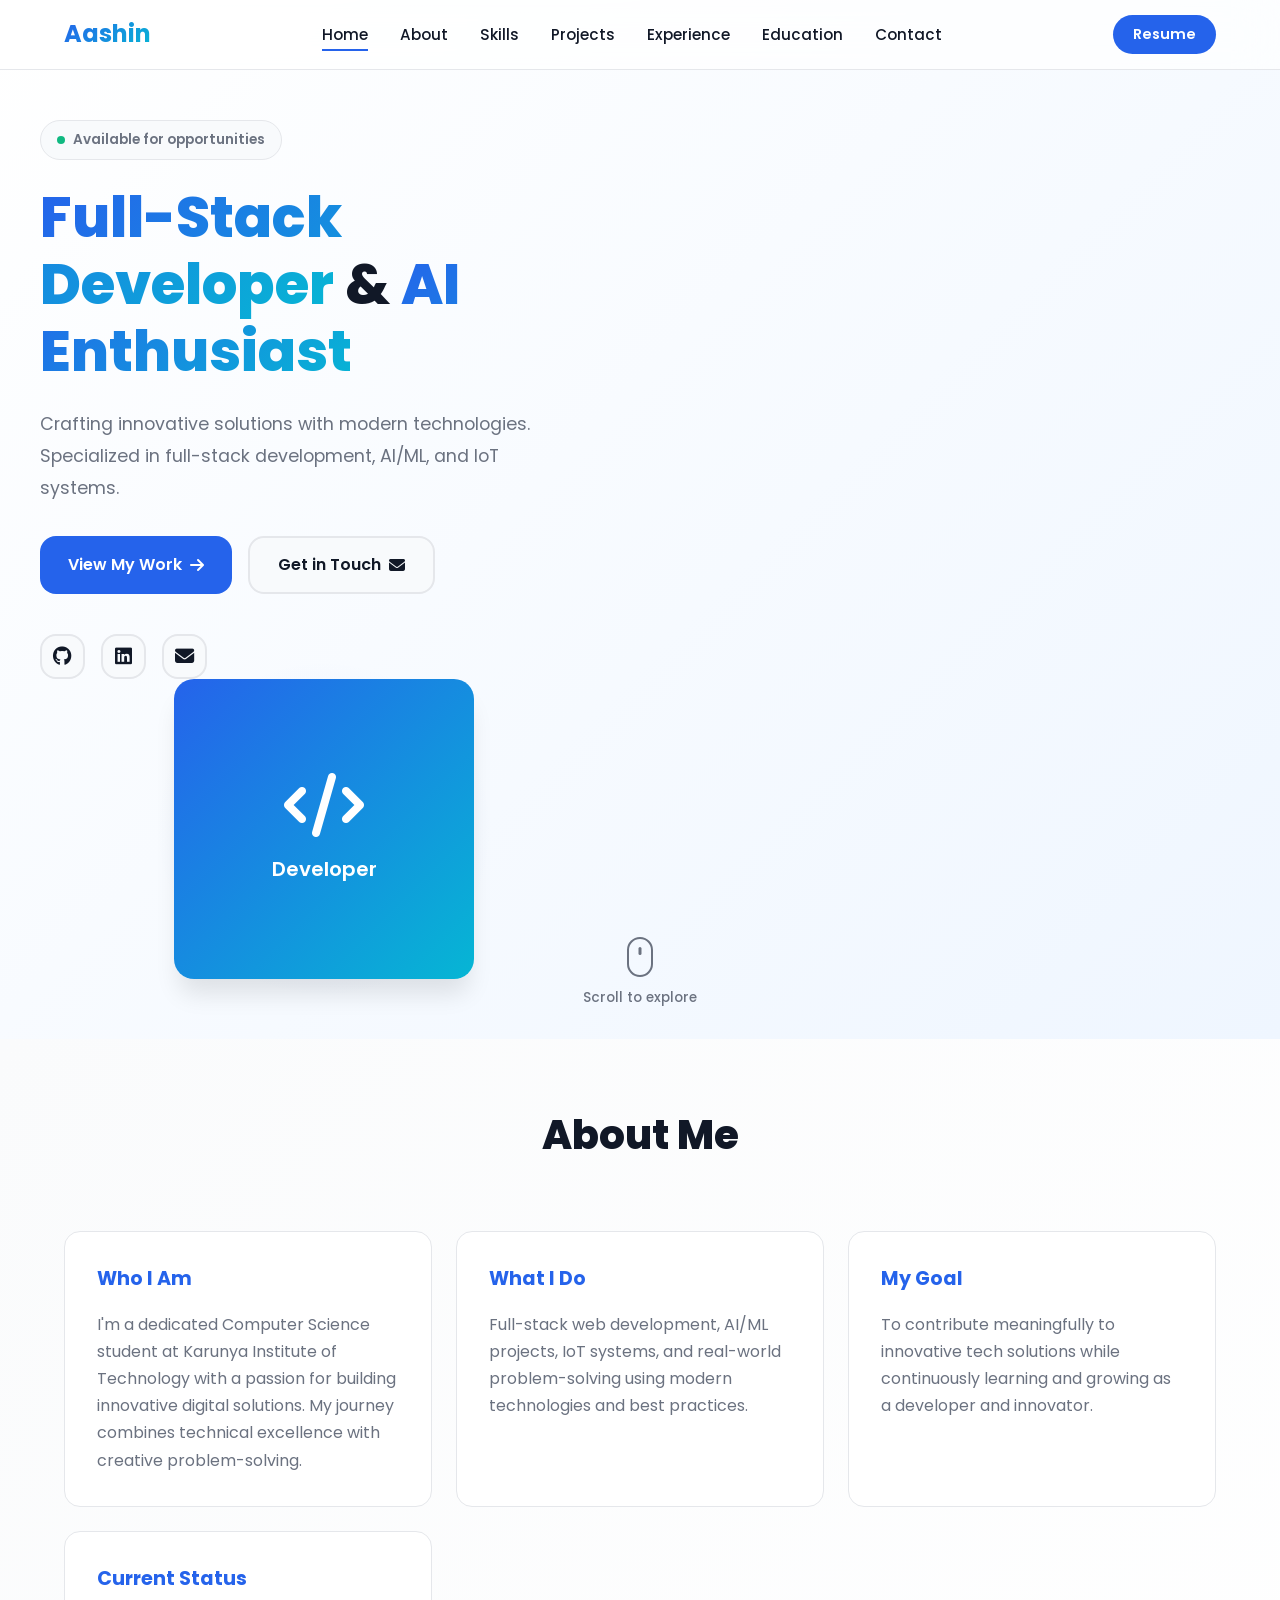
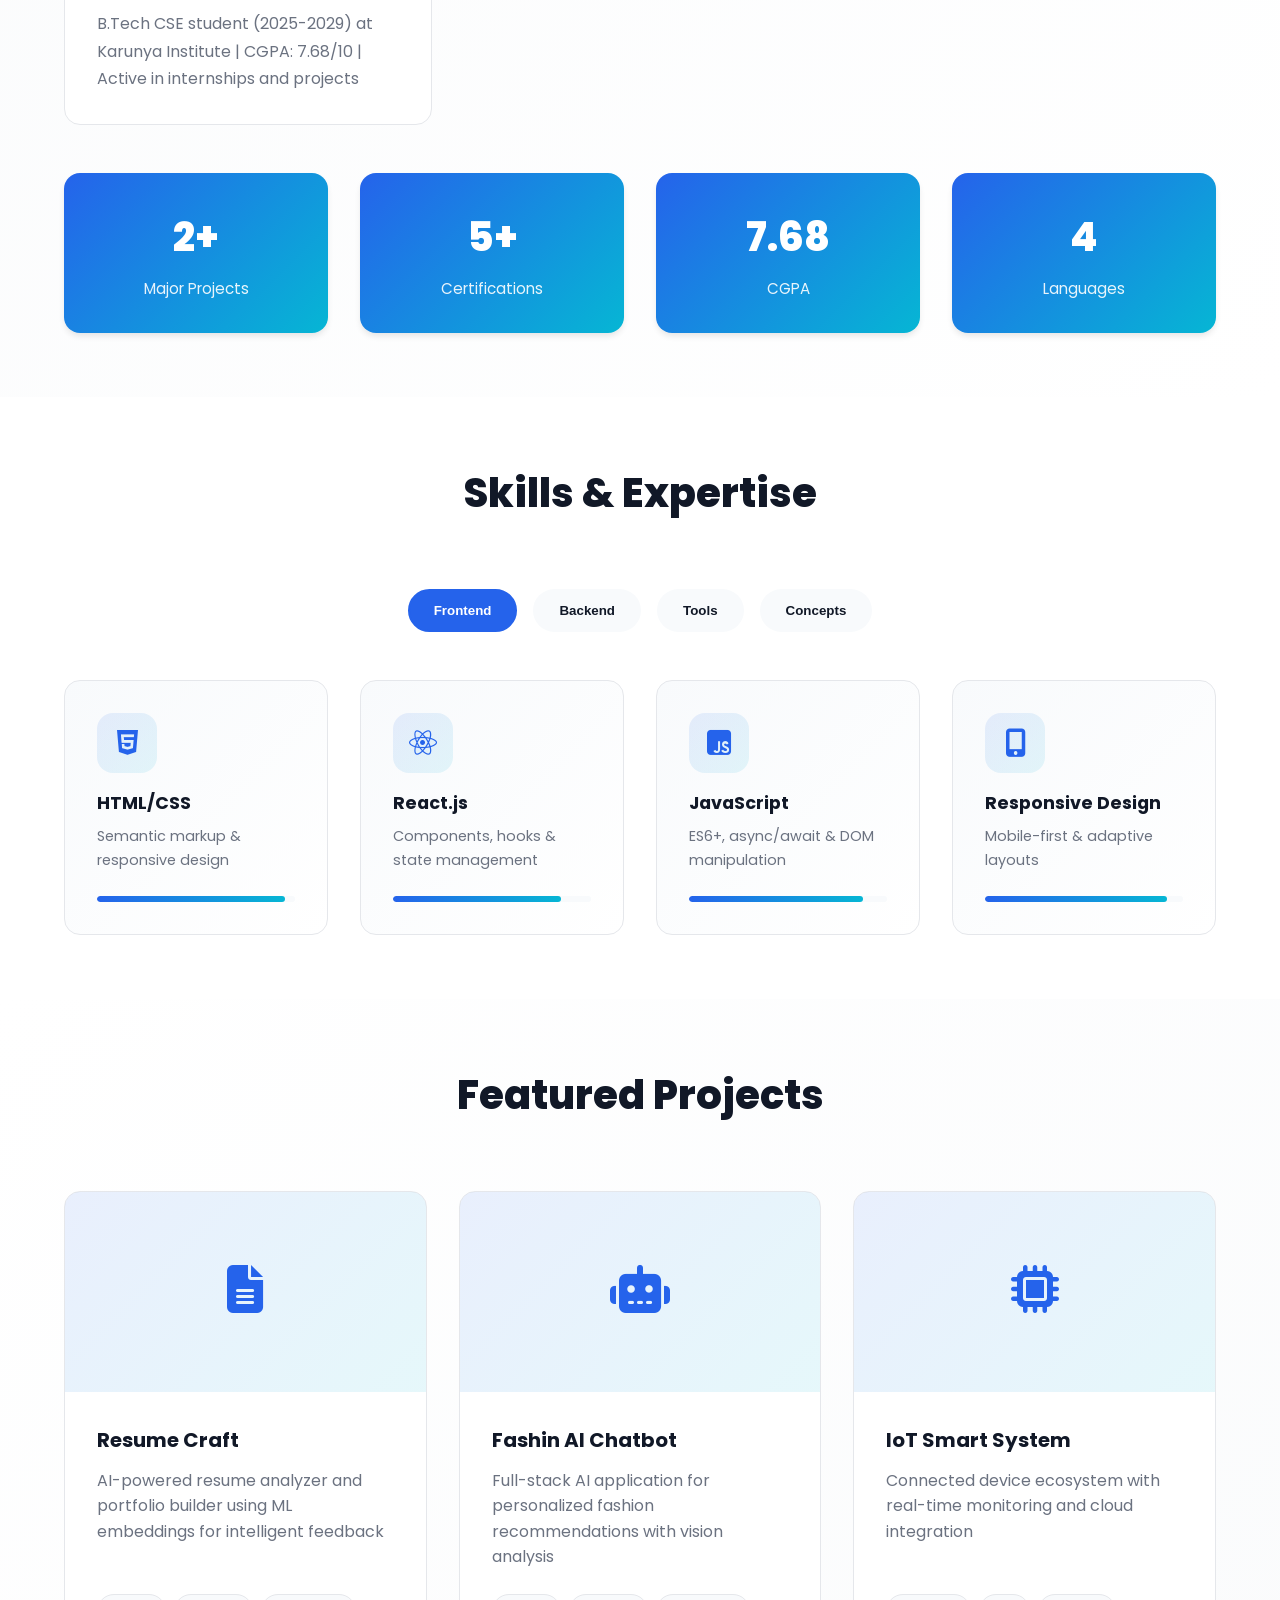
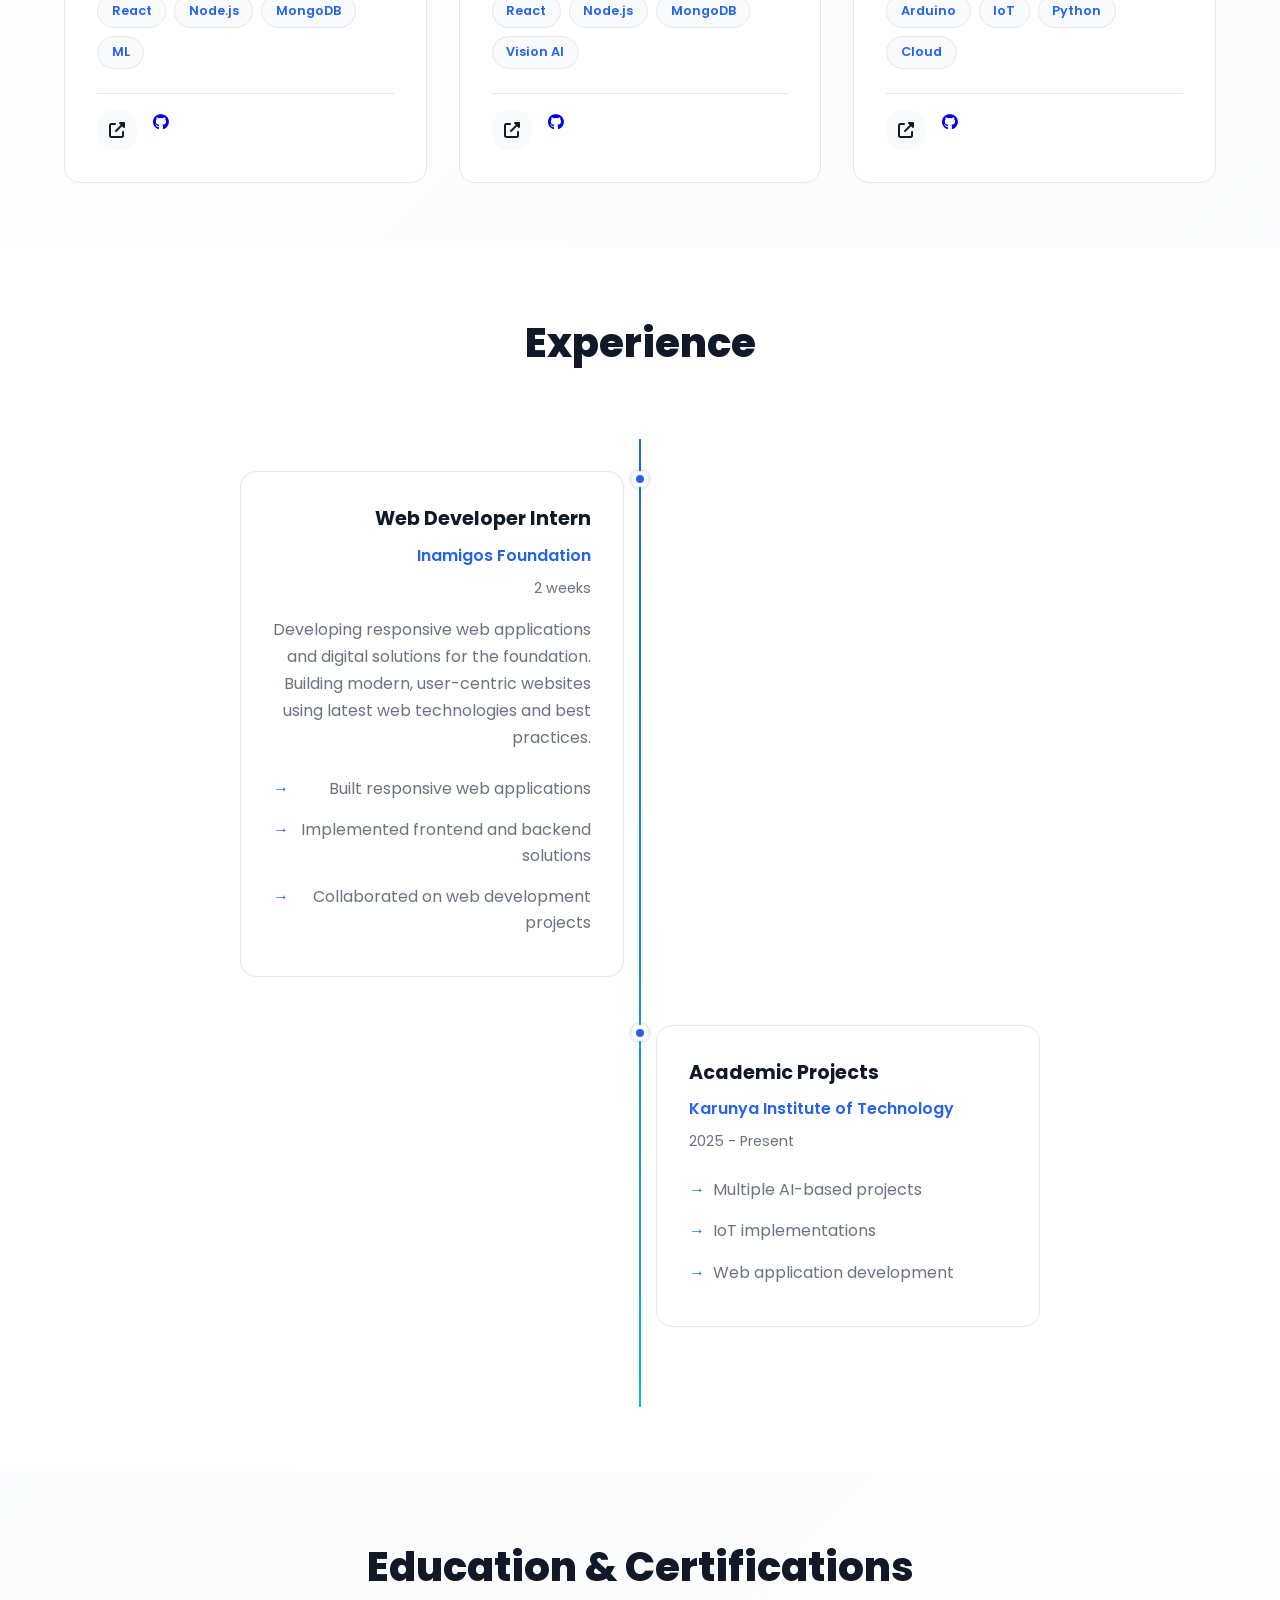
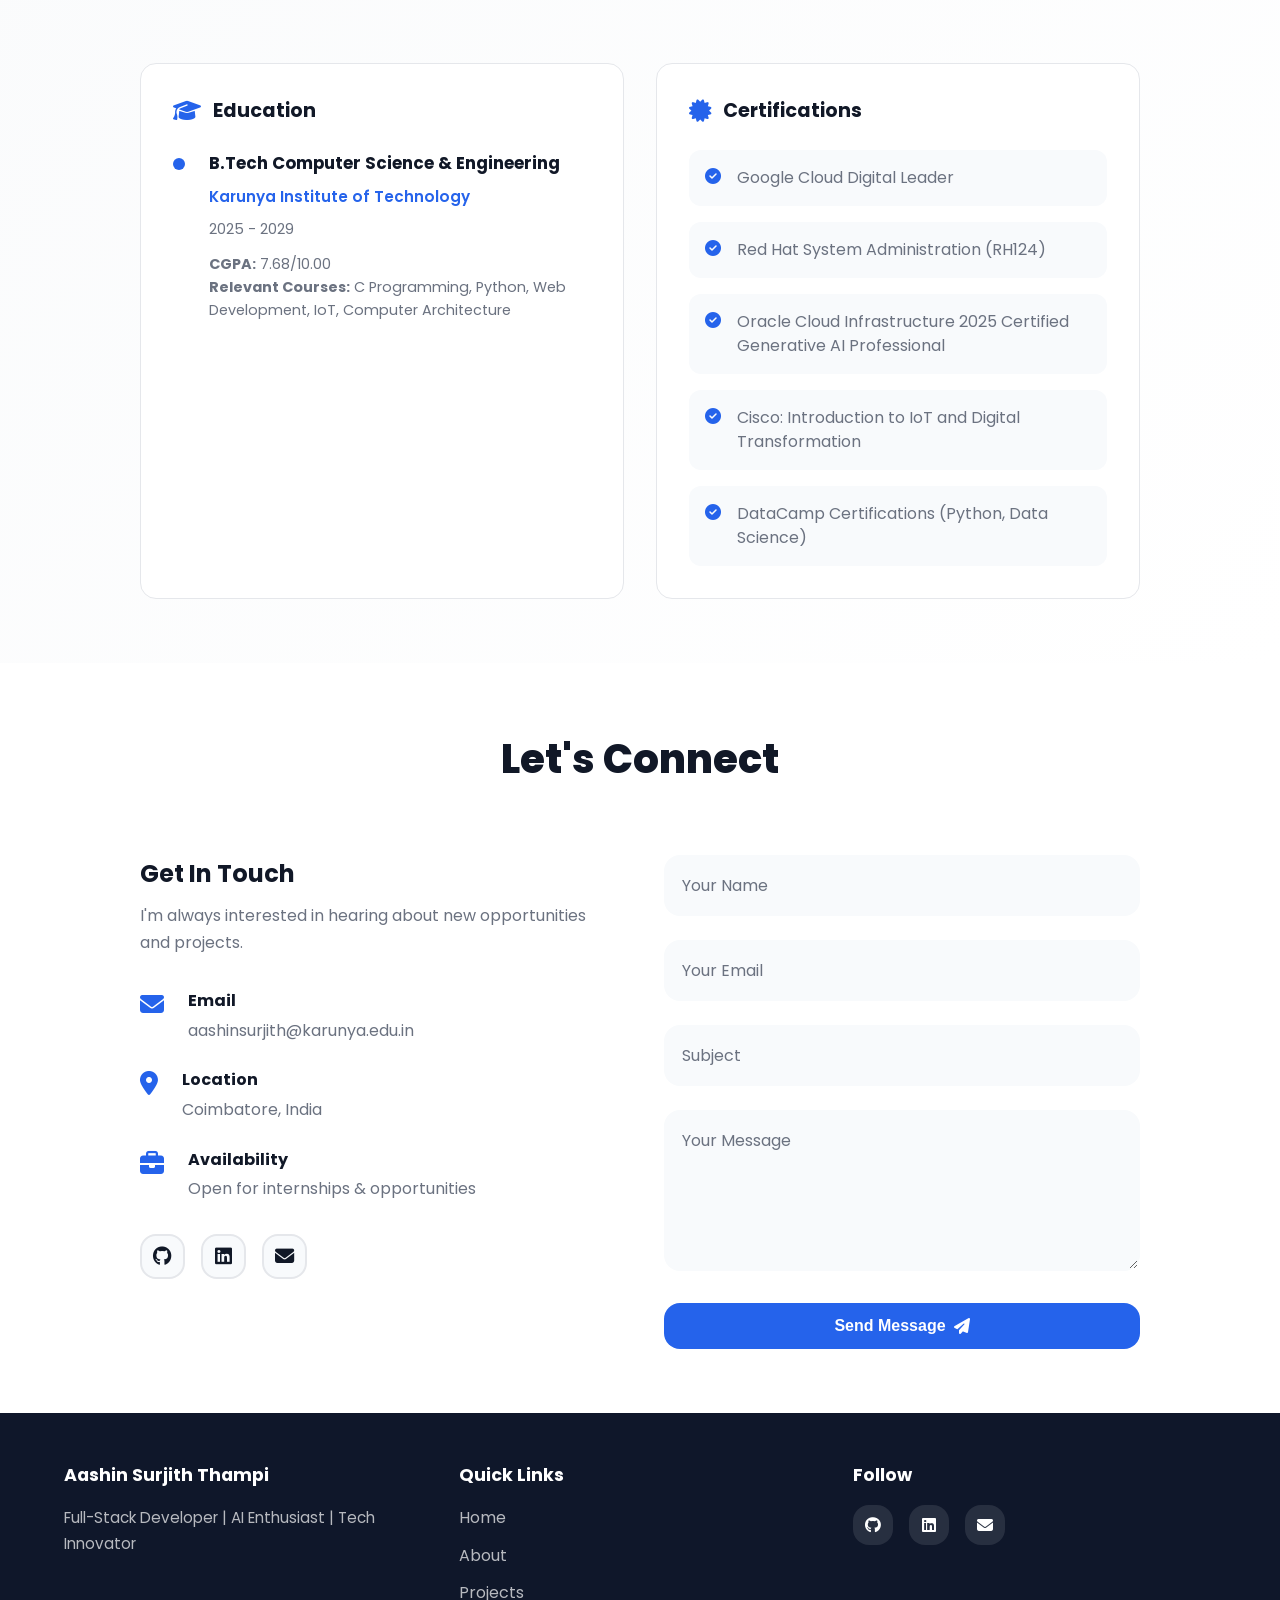
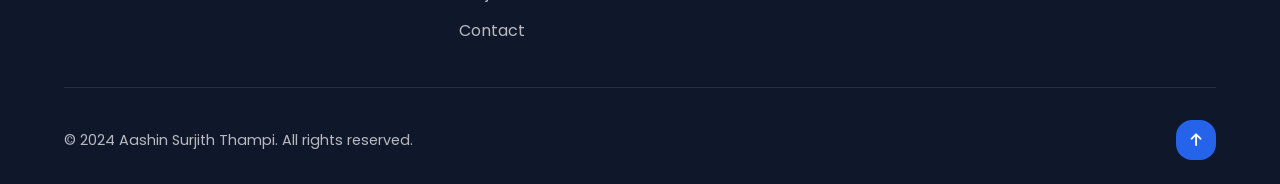
==== index-v2.html @ 39a80bba "step 2" ====
<!DOCTYPE html>
<html lang="en">
<head>
    <meta charset="UTF-8">
    <meta name="viewport" content="width=device-width, initial-scale=1.0">
    <title>Aashin Surjith Thampi - Premium Portfolio</title>
    <link rel="stylesheet" href="styles-v2.css">
    <link rel="stylesheet" href="https://cdnjs.cloudflare.com/ajax/libs/font-awesome/6.4.0/css/all.min.css">
    <link href="https://fonts.googleapis.com/css2?family=Poppins:wght@300;400;500;600;700;800&display=swap" rel="stylesheet">
</head>
<body>
    <!-- Navigation -->
    <nav class="navbar" role="navigation" aria-label="Main navigation">
        <div class="navbar-container">
            <div class="navbar-logo">
                <a href="#hero" class="logo-text">Aashin</a>
            </div>
            
            <button class="mobile-menu-toggle" aria-label="Toggle mobile menu" aria-expanded="false">
                <span></span>
                <span></span>
                <span></span>
            </button>

            <ul class="navbar-menu">
                <li><a href="#hero" class="nav-link">Home</a></li>
                <li><a href="#about" class="nav-link">About</a></li>
                <li><a href="#skills" class="nav-link">Skills</a></li>
                <li><a href="#projects" class="nav-link">Projects</a></li>
                <li><a href="#experience" class="nav-link">Experience</a></li>
                <li><a href="#education" class="nav-link">Education</a></li>
                <li><a href="#contact" class="nav-link">Contact</a></li>
            </ul>

            <a href="resume.pdf" class="btn-nav" download aria-label="Download resume">Resume</a>
        </div>
    </nav>

    <!-- Hero Section -->
    <section id="hero" class="hero" role="region" aria-label="Hero section">
        <div class="hero-container">
            <div class="hero-content">
                <div class="hero-text">
                    <div class="hero-badge">
                        <span class="badge-dot"></span>
                        <span>Available for opportunities</span>
                    </div>
                    
                    <h1 class="hero-title">
                        <span class="text-gradient">Full-Stack Developer</span> & <span class="text-gradient">AI Enthusiast</span>
                    </h1>
                    
                    <p class="hero-description">
                        Crafting innovative solutions with modern technologies. Specialized in full-stack development, AI/ML, and IoT systems.
                    </p>

                    <div class="hero-buttons">
                        <a href="#projects" class="btn btn-primary">
                            <span>View My Work</span>
                            <i class="fas fa-arrow-right"></i>
                        </a>
                        <a href="#contact" class="btn btn-secondary">
                            <span>Get in Touch</span>
                            <i class="fas fa-envelope"></i>
                        </a>
                    </div>

                    <div class="hero-socials">
                        <a href="https://github.com/aashinsurjith-create" target="_blank" rel="noopener" aria-label="GitHub profile">
                            <i class="fab fa-github"></i>
                        </a>
                        <a href="https://linkedin.com/in/aashin-surjith-thampi-c-aa0a33378/" target="_blank" rel="noopener" aria-label="LinkedIn profile">
                            <i class="fab fa-linkedin"></i>
                        </a>
                        <a href="mailto:aashinsurjith@karunya.edu.in" aria-label="Send email">
                            <i class="fas fa-envelope"></i>
                        </a>
                    </div>
                </div>

                <div class="hero-visual">
                    <div class="avatar-container">
                        <div class="avatar-glow"></div>
                        <div class="avatar-card">
                            <div class="avatar-content">
                                <i class="fas fa-code"></i>
                                <p>Developer</p>
                            </div>
                        </div>
                    </div>
                </div>
            </div>

            <div class="scroll-indicator">
                <div class="mouse">
                    <div class="wheel"></div>
                </div>
                <p>Scroll to explore</p>
            </div>
        </div>

        <!-- Animated background shapes -->
        <div class="hero-shapes">
            <div class="shape shape-1"></div>
            <div class="shape shape-2"></div>
            <div class="shape shape-3"></div>
        </div>
    </section>

    <!-- About Section -->
    <section id="about" class="about" role="region" aria-label="About section">
        <div class="container">
            <h2 class="section-title">About Me</h2>
            
            <div class="about-grid">
                <div class="about-card">
                    <h3>Who I Am</h3>
                    <p>
                        I'm a dedicated Computer Science student at Karunya Institute of Technology with a passion for building innovative digital solutions. My journey combines technical excellence with creative problem-solving.
                    </p>
                </div>

                <div class="about-card">
                    <h3>What I Do</h3>
                    <p>
                        Full-stack web development, AI/ML projects, IoT systems, and real-world problem-solving using modern technologies and best practices.
                    </p>
                </div>

                <div class="about-card">
                    <h3>My Goal</h3>
                    <p>
                        To contribute meaningfully to innovative tech solutions while continuously learning and growing as a developer and innovator.
                    </p>
                </div>

                <div class="about-card">
                    <h3>Current Status</h3>
                    <p>
                        B.Tech CSE student (2025-2029) at Karunya Institute | CGPA: 7.68/10 | Active in internships and projects
                    </p>
                </div>
            </div>

            <div class="stats-container">
                <div class="stat">
                    <h4 class="stat-number">2+</h4>
                    <p>Major Projects</p>
                </div>
                <div class="stat">
                    <h4 class="stat-number">5+</h4>
                    <p>Certifications</p>
                </div>
                <div class="stat">
                    <h4 class="stat-number">7.68</h4>
                    <p>CGPA</p>
                </div>
                <div class="stat">
                    <h4 class="stat-number">4</h4>
                    <p>Languages</p>
                </div>
            </div>
        </div>
    </section>

    <!-- Skills Section -->
    <section id="skills" class="skills" role="region" aria-label="Skills section">
        <div class="container">
            <h2 class="section-title">Skills & Expertise</h2>
            
            <div class="skills-tabs">
                <button class="tab-btn active" data-tab="frontend">Frontend</button>
                <button class="tab-btn" data-tab="backend">Backend</button>
                <button class="tab-btn" data-tab="tools">Tools</button>
                <button class="tab-btn" data-tab="concepts">Concepts</button>
            </div>

            <!-- Frontend Skills -->
            <div class="skills-grid active" id="frontend">
                <div class="skill-card">
                    <div class="skill-icon">
                        <i class="fab fa-html5"></i>
                    </div>
                    <h4>HTML/CSS</h4>
                    <p>Semantic markup & responsive design</p>
                    <div class="skill-bar">
                        <div class="skill-progress" style="width: 95%"></div>
                    </div>
                </div>

                <div class="skill-card">
                    <div class="skill-icon">
                        <i class="fab fa-react"></i>
                    </div>
                    <h4>React.js</h4>
                    <p>Components, hooks & state management</p>
                    <div class="skill-bar">
                        <div class="skill-progress" style="width: 85%"></div>
                    </div>
                </div>

                <div class="skill-card">
                    <div class="skill-icon">
                        <i class="fab fa-js-square"></i>
                    </div>
                    <h4>JavaScript</h4>
                    <p>ES6+, async/await & DOM manipulation</p>
                    <div class="skill-bar">
                        <div class="skill-progress" style="width: 88%"></div>
                    </div>
                </div>

                <div class="skill-card">
                    <div class="skill-icon">
                        <i class="fas fa-mobile-alt"></i>
                    </div>
                    <h4>Responsive Design</h4>
                    <p>Mobile-first & adaptive layouts</p>
                    <div class="skill-bar">
                        <div class="skill-progress" style="width: 92%"></div>
                    </div>
                </div>
            </div>

            <!-- Backend Skills -->
            <div class="skills-grid" id="backend">
                <div class="skill-card">
                    <div class="skill-icon">
                        <i class="fab fa-node-js"></i>
                    </div>
                    <h4>Node.js</h4>
                    <p>Express, REST APIs & server development</p>
                    <div class="skill-bar">
                        <div class="skill-progress" style="width: 85%"></div>
                    </div>
                </div>

                <div class="skill-card">
                    <div class="skill-icon">
                        <i class="fas fa-database"></i>
                    </div>
                    <h4>MongoDB</h4>
                    <p>NoSQL database design & queries</p>
                    <div class="skill-bar">
                        <div class="skill-progress" style="width: 82%"></div>
                    </div>
                </div>

                <div class="skill-card">
                    <div class="skill-icon">
                        <i class="fas fa-database"></i>
                    </div>
                    <h4>MySQL</h4>
                    <p>Relational database management</p>
                    <div class="skill-bar">
                        <div class="skill-progress" style="width: 80%"></div>
                    </div>
                </div>

                <div class="skill-card">
                    <div class="skill-icon">
                        <i class="fas fa-code"></i>
                    </div>
                    <h4>Python</h4>
                    <p>Backend, data processing & automation</p>
                    <div class="skill-bar">
                        <div class="skill-progress" style="width: 87%"></div>
                    </div>
                </div>
            </div>

            <!-- Tools Skills -->
            <div class="skills-grid" id="tools">
                <div class="skill-card">
                    <div class="skill-icon">
                        <i class="fab fa-git-alt"></i>
                    </div>
                    <h4>Git & GitHub</h4>
                    <p>Version control & collaboration</p>
                    <div class="skill-bar">
                        <div class="skill-progress" style="width: 90%"></div>
                    </div>
                </div>

                <div class="skill-card">
                    <div class="skill-icon">
                        <i class="fab fa-linux"></i>
                    </div>
                    <h4>Linux</h4>
                    <p>Command line & system administration</p>
                    <div class="skill-bar">
                        <div class="skill-progress" style="width: 85%"></div>
                    </div>
                </div>

                <div class="skill-card">
                    <div class="skill-icon">
                        <i class="fas fa-microchip"></i>
                    </div>
                    <h4>Arduino</h4>
                    <p>Microcontroller programming & IoT</p>
                    <div class="skill-bar">
                        <div class="skill-progress" style="width: 78%"></div>
                    </div>
                </div>

                <div class="skill-card">
                    <div class="skill-icon">
                        <i class="fas fa-cube"></i>
                    </div>
                    <h4>MATLAB</h4>
                    <p>Scientific computing & analysis</p>
                    <div class="skill-bar">
                        <div class="skill-progress" style="width: 75%"></div>
                    </div>
                </div>
            </div>

            <!-- Concepts -->
            <div class="skills-grid" id="concepts">
                <div class="skill-card">
                    <div class="skill-icon">
                        <i class="fas fa-brain"></i>
                    </div>
                    <h4>Machine Learning</h4>
                    <p>Models, algorithms & data science</p>
                    <div class="skill-bar">
                        <div class="skill-progress" style="width: 82%"></div>
                    </div>
                </div>

                <div class="skill-card">
                    <div class="skill-icon">
                        <i class="fas fa-network-wired"></i>
                    </div>
                    <h4>IoT Systems</h4>
                    <p>Connected devices & sensors</p>
                    <div class="skill-bar">
                        <div class="skill-progress" style="width: 80%"></div>
                    </div>
                </div>

                <div class="skill-card">
                    <div class="skill-icon">
                        <i class="fas fa-cube"></i>
                    </div>
                    <h4>Data Structures</h4>
                    <p>Algorithms & problem solving</p>
                    <div class="skill-bar">
                        <div class="skill-progress" style="width: 88%"></div>
                    </div>
                </div>

                <div class="skill-card">
                    <div class="skill-icon">
                        <i class="fas fa-cloud"></i>
                    </div>
                    <h4>Cloud Computing</h4>
                    <p>AWS, GCP & deployment platforms</p>
                    <div class="skill-bar">
                        <div class="skill-progress" style="width: 80%"></div>
                    </div>
                </div>
            </div>
        </div>
    </section>

    <!-- Projects Section -->
    <section id="projects" class="projects" role="region" aria-label="Projects section">
        <div class="container">
            <h2 class="section-title">Featured Projects</h2>
            
            <div class="projects-grid">
                <!-- Project 1 -->
                <div class="project-card">
                    <div class="project-image">
                        <div class="project-icon"><i class="fas fa-file-alt"></i></div>
                        <div class="project-overlay"></div>
                    </div>
                    
                    <div class="project-content">
                        <h3>Resume Craft</h3>
                        <p>AI-powered resume analyzer and portfolio builder using ML embeddings for intelligent feedback</p>
                        
                        <div class="project-tech">
                            <span class="tech-badge">React</span>
                            <span class="tech-badge">Node.js</span>
                            <span class="tech-badge">MongoDB</span>
                            <span class="tech-badge">ML</span>
                        </div>
                        
                        <div class="project-footer">
                            <a href="#" class="project-link" aria-label="View project">
                                <i class="fas fa-external-link-alt"></i>
                            </a>
                            <a href="https://github.com/aashinsurjith-create" target="_blank" rel="noopener" aria-label="View on GitHub">
                                <i class="fab fa-github"></i>
                            </a>
                        </div>
                    </div>
                </div>

                <!-- Project 2 -->
                <div class="project-card">
                    <div class="project-image">
                        <div class="project-icon"><i class="fas fa-robot"></i></div>
                        <div class="project-overlay"></div>
                    </div>
                    
                    <div class="project-content">
                        <h3>Fashin AI Chatbot</h3>
                        <p>Full-stack AI application for personalized fashion recommendations with vision analysis</p>
                        
                        <div class="project-tech">
                            <span class="tech-badge">React</span>
                            <span class="tech-badge">Node.js</span>
                            <span class="tech-badge">MongoDB</span>
                            <span class="tech-badge">Vision AI</span>
                        </div>
                        
                        <div class="project-footer">
                            <a href="#" class="project-link" aria-label="View project">
                                <i class="fas fa-external-link-alt"></i>
                            </a>
                            <a href="https://github.com/aashinsurjith-create" target="_blank" rel="noopener" aria-label="View on GitHub">
                                <i class="fab fa-github"></i>
                            </a>
                        </div>
                    </div>
                </div>

                <!-- Project 3 -->
                <div class="project-card">
                    <div class="project-image">
                        <div class="project-icon"><i class="fas fa-microchip"></i></div>
                        <div class="project-overlay"></div>
                    </div>
                    
                    <div class="project-content">
                        <h3>IoT Smart System</h3>
                        <p>Connected device ecosystem with real-time monitoring and cloud integration</p>
                        
                        <div class="project-tech">
                            <span class="tech-badge">Arduino</span>
                            <span class="tech-badge">IoT</span>
                            <span class="tech-badge">Python</span>
                            <span class="tech-badge">Cloud</span>
                        </div>
                        
                        <div class="project-footer">
                            <a href="#" class="project-link" aria-label="View project">
                                <i class="fas fa-external-link-alt"></i>
                            </a>
                            <a href="https://github.com/aashinsurjith-create" target="_blank" rel="noopener" aria-label="View on GitHub">
                                <i class="fab fa-github"></i>
                            </a>
                        </div>
                    </div>
                </div>
            </div>
        </div>
    </section>

    <!-- Experience Section -->
    <section id="experience" class="experience" role="region" aria-label="Experience section">
        <div class="container">
            <h2 class="section-title">Experience</h2>
            
            <div class="timeline">
                <div class="timeline-item">
                    <div class="timeline-marker"></div>
                    <div class="timeline-content">
                        <h3>Web Developer Intern</h3>
                        <p class="company">Inamigos Foundation</p>
                        <p class="period">2 weeks</p>
                        <p class="description">
                            Developing responsive web applications and digital solutions for the foundation. Building modern, user-centric websites using latest web technologies and best practices.
                        </p>
                        <ul class="highlights">
                            <li>Built responsive web applications</li>
                            <li>Implemented frontend and backend solutions</li>
                            <li>Collaborated on web development projects</li>
                        </ul>
                    </div>
                </div>

                <div class="timeline-item">
                    <div class="timeline-marker"></div>
                    <div class="timeline-content">
                        <h3>Academic Projects</h3>
                        <p class="company">Karunya Institute of Technology</p>
                        <p class="period">2025 - Present</p>
                        <ul class="highlights">
                            <li>Multiple AI-based projects</li>
                            <li>IoT implementations</li>
                            <li>Web application development</li>
                        </ul>
                    </div>
                </div>
            </div>
        </div>
    </section>

    <!-- Education Section -->
    <section id="education" class="education" role="region" aria-label="Education section">
        <div class="container">
            <h2 class="section-title">Education & Certifications</h2>
            
            <div class="education-grid">
                <!-- Education Card -->
                <div class="education-card">
                    <h3 class="card-title">
                        <i class="fas fa-graduation-cap"></i> Education
                    </h3>
                    
                    <div class="education-item">
                        <div class="edu-dot"></div>
                        <div class="edu-content">
                            <h4>B.Tech Computer Science & Engineering</h4>
                            <p class="institution">Karunya Institute of Technology</p>
                            <p class="period">2025 - 2029</p>
                            <p class="cgpa"><strong>CGPA:</strong> 7.68/10.00</p>
                            <p class="coursework">
                                <strong>Relevant Courses:</strong> C Programming, Python, Web Development, IoT, Computer Architecture
                            </p>
                        </div>
                    </div>
                </div>

                <!-- Certifications Card -->
                <div class="education-card">
                    <h3 class="card-title">
                        <i class="fas fa-certificate"></i> Certifications
                    </h3>
                    
                    <div class="certifications-list">
                        <div class="cert-item">
                            <i class="fas fa-check-circle"></i>
                            <span>Google Cloud Digital Leader</span>
                        </div>
                        <div class="cert-item">
                            <i class="fas fa-check-circle"></i>
                            <span>Red Hat System Administration (RH124)</span>
                        </div>
                        <div class="cert-item">
                            <i class="fas fa-check-circle"></i>
                            <span>Oracle Cloud Infrastructure 2025 Certified Generative AI Professional</span>
                        </div>
                        <div class="cert-item">
                            <i class="fas fa-check-circle"></i>
                            <span>Cisco: Introduction to IoT and Digital Transformation</span>
                        </div>
                        <div class="cert-item">
                            <i class="fas fa-check-circle"></i>
                            <span>DataCamp Certifications (Python, Data Science)</span>
                        </div>
                    </div>
                </div>
            </div>
        </div>
    </section>

    <!-- Contact Section -->
    <section id="contact" class="contact" role="region" aria-label="Contact section">
        <div class="container">
            <h2 class="section-title">Let's Connect</h2>
            
            <div class="contact-grid">
                <div class="contact-info">
                    <h3>Get In Touch</h3>
                    <p>I'm always interested in hearing about new opportunities and projects.</p>
                    
                    <div class="contact-details">
                        <div class="contact-item">
                            <i class="fas fa-envelope"></i>
                            <div>
                                <h5>Email</h5>
                                <a href="mailto:aashinsurjith@karunya.edu.in">aashinsurjith@karunya.edu.in</a>
                            </div>
                        </div>
                        
                        <div class="contact-item">
                            <i class="fas fa-map-marker-alt"></i>
                            <div>
                                <h5>Location</h5>
                                <p>Coimbatore, India</p>
                            </div>
                        </div>
                        
                        <div class="contact-item">
                            <i class="fas fa-briefcase"></i>
                            <div>
                                <h5>Availability</h5>
                                <p>Open for internships & opportunities</p>
                            </div>
                        </div>
                    </div>

                    <div class="contact-socials">
                        <a href="https://github.com/aashinsurjith-create" target="_blank" rel="noopener" aria-label="GitHub">
                            <i class="fab fa-github"></i>
                        </a>
                        <a href="https://linkedin.com/in/aashin-surjith-thampi-c-aa0a33378/" target="_blank" rel="noopener" aria-label="LinkedIn">
                            <i class="fab fa-linkedin"></i>
                        </a>
                        <a href="mailto:aashinsurjith@karunya.edu.in" aria-label="Email">
                            <i class="fas fa-envelope"></i>
                        </a>
                    </div>
                </div>

                <form class="contact-form" id="contactForm" aria-label="Contact form">
                    <div class="form-group">
                        <input type="text" placeholder="Your Name" required aria-label="Name">
                    </div>
                    <div class="form-group">
                        <input type="email" placeholder="Your Email" required aria-label="Email">
                    </div>
                    <div class="form-group">
                        <input type="text" placeholder="Subject">
                    </div>
                    <div class="form-group">
                        <textarea placeholder="Your Message" rows="5" required aria-label="Message"></textarea>
                    </div>
                    <button type="submit" class="btn btn-primary">
                        <span>Send Message</span>
                        <i class="fas fa-paper-plane"></i>
                    </button>
                </form>
            </div>
        </div>
    </section>

    <!-- Footer -->
    <footer class="footer" role="contentinfo">
        <div class="container">
            <div class="footer-content">
                <div class="footer-section">
                    <h4>Aashin Surjith Thampi</h4>
                    <p>Full-Stack Developer | AI Enthusiast | Tech Innovator</p>
                </div>
                
                <div class="footer-section">
                    <h4>Quick Links</h4>
                    <ul>
                        <li><a href="#hero">Home</a></li>
                        <li><a href="#about">About</a></li>
                        <li><a href="#projects">Projects</a></li>
                        <li><a href="#contact">Contact</a></li>
                    </ul>
                </div>
                
                <div class="footer-section">
                    <h4>Follow</h4>
                    <div class="footer-socials">
                        <a href="https://github.com/aashinsurjith-create" target="_blank" rel="noopener" aria-label="GitHub">
                            <i class="fab fa-github"></i>
                        </a>
                        <a href="https://linkedin.com/in/aashin-surjith-thampi-c-aa0a33378/" target="_blank" rel="noopener" aria-label="LinkedIn">
                            <i class="fab fa-linkedin"></i>
                        </a>
                        <a href="mailto:aashinsurjith@karunya.edu.in" aria-label="Email">
                            <i class="fas fa-envelope"></i>
                        </a>
                    </div>
                </div>
            </div>
            
            <div class="footer-bottom">
                <p>&copy; 2024 Aashin Surjith Thampi. All rights reserved.</p>
                <a href="#hero" class="back-to-top" aria-label="Back to top">
                    <i class="fas fa-arrow-up"></i>
                </a>
            </div>
        </div>
    </footer>

    <script src="script-v2.js"></script>
</body>
</html>
---- styles-v2.css ----
/* ============================================
   PREMIUM PORTFOLIO - DESIGN SYSTEM
   ============================================ */

:root {
    /* Colors */
    --primary: #2563EB;
    --primary-light: #3B82F6;
    --primary-dark: #1e40af;
    --accent: #06B6D4;
    --background: #FFFFFF;
    --dark-bg: #0F172A;
    --text-primary: #111827;
    --text-secondary: #6B7280;
    --card-bg: #F8FAFC;
    --hover-bg: #EFF6FF;
    --border: #E5E7EB;
    
    /* Shadows */
    --shadow-sm: 0 1px 2px 0 rgba(0, 0, 0, 0.05);
    --shadow-md: 0 4px 6px -1px rgba(0, 0, 0, 0.1);
    --shadow-lg: 0 10px 15px -3px rgba(0, 0, 0, 0.1);
    --shadow-xl: 0 20px 25px -5px rgba(0, 0, 0, 0.1);
    
    /* Spacing */
    --spacing-xs: 0.25rem;
    --spacing-sm: 0.5rem;
    --spacing-md: 1rem;
    --spacing-lg: 1.5rem;
    --spacing-xl: 2rem;
    --spacing-2xl: 3rem;
    --spacing-3xl: 4rem;
    
    /* Border Radius */
    --radius-sm: 8px;
    --radius-md: 12px;
    --radius-lg: 16px;
    --radius-xl: 20px;
    --radius-full: 9999px;
    
    /* Transitions */
    --transition-fast: 150ms cubic-bezier(0.4, 0, 0.2, 1);
    --transition-base: 200ms cubic-bezier(0.4, 0, 0.2, 1);
    --transition-slow: 300ms cubic-bezier(0.4, 0, 0.2, 1);
}

/* Reset & Base */
* {
    margin: 0;
    padding: 0;
    box-sizing: border-box;
}

html {
    scroll-behavior: smooth;
}

body {
    font-family: 'Poppins', -apple-system, BlinkMacSystemFont, 'Segoe UI', sans-serif;
    background-color: var(--background);
    color: var(--text-primary);
    line-height: 1.6;
    overflow-x: hidden;
}

.container {
    max-width: 1200px;
    margin: 0 auto;
    padding: 0 var(--spacing-lg);
}

/* ============================================
   NAVIGATION
   ============================================ */
.navbar {
    position: fixed;
    top: 0;
    left: 0;
    right: 0;
    height: 70px;
    background: rgba(255, 255, 255, 0.7);
    backdrop-filter: blur(20px);
    border-bottom: 1px solid var(--border);
    z-index: 1000;
    transition: all var(--transition-base);
}

.navbar-container {
    display: flex;
    justify-content: space-between;
    align-items: center;
    height: 100%;
    max-width: 1200px;
    margin: 0 auto;
    padding: 0 var(--spacing-lg);
}

.logo-text {
    font-size: 1.5rem;
    font-weight: 700;
    background: linear-gradient(135deg, var(--primary) 0%, var(--accent) 100%);
    -webkit-background-clip: text;
    -webkit-text-fill-color: transparent;
    background-clip: text;
    text-decoration: none;
    transition: transform var(--transition-fast);
}

.logo-text:hover {
    transform: scale(1.05);
}

.navbar-menu {
    display: flex;
    list-style: none;
    gap: 2rem;
    align-items: center;
}

.nav-link {
    color: var(--text-primary);
    text-decoration: none;
    font-size: 0.95rem;
    font-weight: 500;
    position: relative;
    transition: color var(--transition-fast);
}

.nav-link::after {
    content: '';
    position: absolute;
    bottom: -6px;
    left: 0;
    width: 0;
    height: 2px;
    background: var(--primary);
    transition: width var(--transition-base);
}

.nav-link:hover {
    color: var(--primary);
}

.nav-link:hover::after,
.nav-link.active::after {
    width: 100%;
}

.btn-nav {
    padding: 0.5rem 1.25rem;
    background: var(--primary);
    color: white;
    border-radius: var(--radius-full);
    text-decoration: none;
    font-weight: 600;
    font-size: 0.9rem;
    transition: all var(--transition-fast);
}

.btn-nav:hover {
    background: var(--primary-dark);
    transform: translateY(-2px);
    box-shadow: var(--shadow-lg);
}

.mobile-menu-toggle {
    display: none;
    flex-direction: column;
    background: none;
    border: none;
    cursor: pointer;
    gap: 5px;
}

.mobile-menu-toggle span {
    width: 25px;
    height: 3px;
    background: var(--text-primary);
    border-radius: 2px;
    transition: all var(--transition-fast);
}

/* ============================================
   HERO SECTION
   ============================================ */
.hero {
    min-height: 100vh;
    display: flex;
    align-items: center;
    padding: 120px var(--spacing-lg) 60px;
    position: relative;
    overflow: hidden;
    background: linear-gradient(135deg, var(--background) 0%, var(--hover-bg) 100%);
}

.hero-container {
    display: grid;
    grid-template-columns: 1fr 1fr;
    gap: 4rem;
    align-items: center;
    width: 100%;
    max-width: 1200px;
    margin: 0 auto;
}

.hero-text {
    animation: fadeInUp 0.8s ease-out;
}

.hero-badge {
    display: inline-flex;
    align-items: center;
    gap: 0.5rem;
    padding: 0.5rem 1rem;
    background: var(--card-bg);
    border: 1px solid var(--border);
    border-radius: var(--radius-full);
    margin-bottom: 1.5rem;
    font-size: 0.85rem;
    font-weight: 600;
    color: var(--text-secondary);
}

.badge-dot {
    width: 8px;
    height: 8px;
    background: #10b981;
    border-radius: 50%;
    animation: pulse 2s infinite;
}

.hero-title {
    font-size: 3.5rem;
    font-weight: 800;
    line-height: 1.2;
    margin-bottom: 1.5rem;
    color: var(--text-primary);
}

.text-gradient {
    background: linear-gradient(135deg, var(--primary) 0%, var(--accent) 100%);
    -webkit-background-clip: text;
    -webkit-text-fill-color: transparent;
    background-clip: text;
}

.hero-description {
    font-size: 1.1rem;
    color: var(--text-secondary);
    margin-bottom: 2rem;
    line-height: 1.8;
    max-width: 500px;
}

.hero-buttons {
    display: flex;
    gap: 1rem;
    margin-bottom: 2.5rem;
    flex-wrap: wrap;
}

.btn {
    padding: 0.875rem 1.75rem;
    border: none;
    border-radius: var(--radius-lg);
    font-weight: 600;
    font-size: 1rem;
    cursor: pointer;
    text-decoration: none;
    display: inline-flex;
    align-items: center;
    justify-content: center;
    gap: 0.5rem;
    transition: all var(--transition-base);
    position: relative;
    overflow: hidden;
}

.btn::before {
    content: '';
    position: absolute;
    top: 50%;
    left: 50%;
    width: 0;
    height: 0;
    background: rgba(255, 255, 255, 0.1);
    border-radius: 50%;
    transform: translate(-50%, -50%);
    transition: width 0.5s, height 0.5s;
}

.btn:hover::before {
    width: 300px;
    height: 300px;
}

.btn-primary {
    background: var(--primary);
    color: white;
}

.btn-primary:hover {
    background: var(--primary-dark);
    transform: translateY(-2px);
    box-shadow: var(--shadow-lg);
}

.btn-secondary {
    background: var(--card-bg);
    color: var(--text-primary);
    border: 2px solid var(--border);
}

.btn-secondary:hover {
    background: var(--primary);
    color: white;
    border-color: var(--primary);
}

.hero-socials {
    display: flex;
    gap: 1rem;
}

.hero-socials a {
    width: 45px;
    height: 45px;
    display: flex;
    align-items: center;
    justify-content: center;
    background: var(--card-bg);
    border: 2px solid var(--border);
    border-radius: var(--radius-lg);
    color: var(--text-primary);
    text-decoration: none;
    font-size: 1.2rem;
    transition: all var(--transition-base);
}

.hero-socials a:hover {
    background: var(--primary);
    color: white;
    border-color: var(--primary);
    transform: translateY(-4px);
}

.hero-visual {
    display: flex;
    align-items: center;
    justify-content: center;
    animation: fadeInRight 0.8s ease-out;
}

.avatar-container {
    position: relative;
    width: 300px;
    height: 300px;
}

.avatar-glow {
    position: absolute;
    inset: -20px;
    background: radial-gradient(circle, rgba(37, 99, 235, 0.1) 0%, transparent 70%);
    border-radius: 50%;
    animation: float 3s ease-in-out infinite;
}

.avatar-card {
    position: relative;
    width: 100%;
    height: 100%;
    background: linear-gradient(135deg, var(--primary) 0%, var(--accent) 100%);
    border-radius: var(--radius-xl);
    display: flex;
    align-items: center;
    justify-content: center;
    overflow: hidden;
    box-shadow: var(--shadow-xl);
}

.avatar-content {
    text-align: center;
    color: white;
}

.avatar-content i {
    font-size: 4rem;
    margin-bottom: 1rem;
}

.avatar-content p {
    font-size: 1.25rem;
    font-weight: 600;
}

.scroll-indicator {
    position: absolute;
    bottom: 30px;
    left: 50%;
    transform: translateX(-50%);
    text-align: center;
    animation: bounce 2s infinite;
}

.mouse {
    width: 26px;
    height: 40px;
    border: 2px solid var(--text-secondary);
    border-radius: 13px;
    margin: 0 auto 10px;
    position: relative;
}

.wheel {
    width: 3px;
    height: 8px;
    background: var(--text-secondary);
    border-radius: 2px;
    position: absolute;
    top: 8px;
    left: 50%;
    transform: translateX(-50%);
    animation: scroll 1.5s infinite;
}

.scroll-indicator p {
    font-size: 0.85rem;
    color: var(--text-secondary);
    font-weight: 500;
}

.hero-shapes {
    position: absolute;
    top: 0;
    left: 0;
    width: 100%;
    height: 100%;
    z-index: -1;
    pointer-events: none;
    overflow: hidden;
}

.shape {
    position: absolute;
    opacity: 0.1;
    animation: float 6s ease-in-out infinite;
}

.shape-1 {
    width: 200px;
    height: 200px;
    background: var(--primary);
    border-radius: 30% 70% 70% 30% / 30% 30% 70% 70%;
    top: 10%;
    right: 10%;
    animation-delay: 0s;
}

.shape-2 {
    width: 150px;
    height: 150px;
    background: var(--accent);
    border-radius: 70% 30% 30% 70% / 70% 70% 30% 30%;
    bottom: 20%;
    left: 5%;
    animation-delay: 1s;
}

.shape-3 {
    width: 180px;
    height: 180px;
    background: var(--primary);
    border-radius: 70% 30% 70% 30% / 30% 70% 30% 70%;
    top: 50%;
    right: 20%;
    animation-delay: 2s;
}

/* ============================================
   SECTION COMMON
   ============================================ */
section {
    padding: var(--spacing-3xl) var(--spacing-lg);
}

.section-title {
    font-size: 2.5rem;
    font-weight: 800;
    text-align: center;
    margin-bottom: var(--spacing-3xl);
    color: var(--text-primary);
}

/* ============================================
   ABOUT SECTION
   ============================================ */
.about {
    background: linear-gradient(135deg, #fafbfc 0%, var(--background) 100%);
}

.about-grid {
    display: grid;
    grid-template-columns: repeat(auto-fit, minmax(280px, 1fr));
    gap: 1.5rem;
    margin-bottom: 3rem;
}

.about-card {
    padding: 2rem;
    background: white;
    border: 1px solid var(--border);
    border-radius: var(--radius-lg);
    transition: all var(--transition-base);
}

.about-card:hover {
    border-color: var(--primary);
    box-shadow: var(--shadow-lg);
    transform: translateY(-4px);
}

.about-card h3 {
    font-size: 1.2rem;
    margin-bottom: 1rem;
    color: var(--primary);
}

.about-card p {
    color: var(--text-secondary);
    line-height: 1.7;
}

.stats-container {
    display: grid;
    grid-template-columns: repeat(auto-fit, minmax(150px, 1fr));
    gap: 2rem;
    margin-top: 3rem;
}

.stat {
    text-align: center;
    padding: 2rem;
    background: linear-gradient(135deg, var(--primary) 0%, var(--accent) 100%);
    color: white;
    border-radius: var(--radius-lg);
    box-shadow: var(--shadow-md);
}

.stat-number {
    font-size: 2.5rem;
    font-weight: 800;
    margin-bottom: 0.5rem;
}

.stat p {
    font-size: 0.95rem;
    opacity: 0.9;
}

/* ============================================
   SKILLS SECTION
   ============================================ */
.skills {
    background: white;
}

.skills-tabs {
    display: flex;
    justify-content: center;
    gap: 1rem;
    margin-bottom: 3rem;
    flex-wrap: wrap;
}

.tab-btn {
    padding: 0.75rem 1.5rem;
    background: var(--card-bg);
    border: 2px solid transparent;
    border-radius: var(--radius-full);
    font-weight: 600;
    cursor: pointer;
    transition: all var(--transition-base);
    color: var(--text-primary);
}

.tab-btn:hover {
    border-color: var(--primary);
    color: var(--primary);
}

.tab-btn.active {
    background: var(--primary);
    color: white;
    border-color: var(--primary);
}

.skills-grid {
    display: grid;
    grid-template-columns: repeat(auto-fit, minmax(250px, 1fr));
    gap: 2rem;
    display: none;
}

.skills-grid.active {
    display: grid;
    animation: fadeIn 0.5s ease-out;
}

.skill-card {
    padding: 2rem;
    background: linear-gradient(135deg, #f8fafc 0%, white 100%);
    border: 1px solid var(--border);
    border-radius: var(--radius-lg);
    transition: all var(--transition-base);
}

.skill-card:hover {
    border-color: var(--primary);
    box-shadow: var(--shadow-lg);
    transform: translateY(-6px);
}

.skill-icon {
    width: 60px;
    height: 60px;
    background: linear-gradient(135deg, rgba(37, 99, 235, 0.1) 0%, rgba(6, 182, 212, 0.1) 100%);
    border-radius: var(--radius-lg);
    display: flex;
    align-items: center;
    justify-content: center;
    font-size: 1.75rem;
    color: var(--primary);
    margin-bottom: 1rem;
}

.skill-card h4 {
    font-size: 1.1rem;
    margin-bottom: 0.5rem;
    color: var(--text-primary);
}

.skill-card p {
    font-size: 0.9rem;
    color: var(--text-secondary);
    margin-bottom: 1.5rem;
}

.skill-bar {
    height: 6px;
    background: var(--card-bg);
    border-radius: 3px;
    overflow: hidden;
}

.skill-progress {
    height: 100%;
    background: linear-gradient(90deg, var(--primary) 0%, var(--accent) 100%);
    border-radius: 3px;
    transition: width 1s ease-out;
}

/* ============================================
   PROJECTS SECTION
   ============================================ */
.projects {
    background: linear-gradient(135deg, var(--background) 0%, #fafbfc 100%);
}

.projects-grid {
    display: grid;
    grid-template-columns: repeat(auto-fit, minmax(320px, 1fr));
    gap: 2rem;
}

.project-card {
    background: white;
    border: 1px solid var(--border);
    border-radius: var(--radius-lg);
    overflow: hidden;
    transition: all var(--transition-base);
    display: flex;
    flex-direction: column;
}

.project-card:hover {
    border-color: var(--primary);
    box-shadow: var(--shadow-xl);
    transform: translateY(-8px);
}

.project-image {
    height: 200px;
    background: linear-gradient(135deg, rgba(37, 99, 235, 0.1) 0%, rgba(6, 182, 212, 0.1) 100%);
    display: flex;
    align-items: center;
    justify-content: center;
    position: relative;
    overflow: hidden;
}

.project-icon {
    font-size: 3rem;
    color: var(--primary);
    z-index: 2;
    transition: transform var(--transition-base);
}

.project-card:hover .project-icon {
    transform: scale(1.1) rotate(5deg);
}

.project-overlay {
    position: absolute;
    inset: 0;
    background: radial-gradient(circle, rgba(6, 182, 212, 0.1) 0%, transparent 70%);
    opacity: 0;
    transition: opacity var(--transition-base);
}

.project-card:hover .project-overlay {
    opacity: 1;
}

.project-content {
    padding: 2rem;
    flex: 1;
    display: flex;
    flex-direction: column;
}

.project-content h3 {
    font-size: 1.25rem;
    margin-bottom: 0.75rem;
    color: var(--text-primary);
}

.project-content p {
    color: var(--text-secondary);
    margin-bottom: 1.5rem;
    flex: 1;
    line-height: 1.6;
}

.project-tech {
    display: flex;
    flex-wrap: wrap;
    gap: 0.5rem;
    margin-bottom: 1.5rem;
}

.tech-badge {
    display: inline-block;
    padding: 0.35rem 0.85rem;
    background: var(--card-bg);
    color: var(--primary);
    border-radius: var(--radius-full);
    font-size: 0.8rem;
    font-weight: 600;
    border: 1px solid var(--border);
}

.project-footer {
    display: flex;
    gap: 1rem;
    padding-top: 1rem;
    border-top: 1px solid var(--border);
}

.project-link {
    width: 40px;
    height: 40px;
    display: flex;
    align-items: center;
    justify-content: center;
    background: var(--card-bg);
    border-radius: var(--radius-lg);
    color: var(--text-primary);
    text-decoration: none;
    transition: all var(--transition-base);
}

.project-link:hover {
    background: var(--primary);
    color: white;
    transform: translateY(-3px);
}

/* ============================================
   EXPERIENCE SECTION
   ============================================ */
.experience {
    background: white;
}

.timeline {
    position: relative;
    max-width: 800px;
    margin: 0 auto;
    padding: 2rem 0;
}

.timeline::before {
    content: '';
    position: absolute;
    left: 50%;
    transform: translateX(-50%);
    top: 0;
    bottom: 0;
    width: 2px;
    background: linear-gradient(180deg, var(--primary) 0%, var(--accent) 100%);
}

.timeline-item {
    margin-bottom: 3rem;
    position: relative;
}

.timeline-item:nth-child(odd) .timeline-content {
    margin-left: 0;
    margin-right: 52%;
    text-align: right;
    padding-right: 2rem;
}

.timeline-item:nth-child(even) .timeline-content {
    margin-left: 52%;
    margin-right: 0;
    text-align: left;
    padding-left: 2rem;
}

.timeline-marker {
    position: absolute;
    left: 50%;
    top: 0;
    width: 16px;
    height: 16px;
    background: var(--primary);
    border: 4px solid white;
    border-radius: 50%;
    transform: translateX(-50%);
    z-index: 10;
    box-shadow: 0 0 0 3px rgba(37, 99, 235, 0.1);
}

.timeline-content {
    background: white;
    border: 1px solid var(--border);
    border-radius: var(--radius-lg);
    padding: 2rem;
    transition: all var(--transition-base);
}

.timeline-content:hover {
    border-color: var(--primary);
    box-shadow: var(--shadow-lg);
}

.timeline-content h3 {
    font-size: 1.2rem;
    margin-bottom: 0.5rem;
    color: var(--text-primary);
}

.timeline-content .company {
    color: var(--primary);
    font-weight: 600;
    margin-bottom: 0.5rem;
}

.timeline-content .period {
    color: var(--text-secondary);
    font-size: 0.9rem;
    margin-bottom: 1rem;
}

.timeline-content .description {
    color: var(--text-secondary);
    margin-bottom: 1rem;
    line-height: 1.7;
}

.highlights {
    list-style: none;
    padding: 0;
}

.highlights li {
    padding: 0.5rem 0;
    color: var(--text-secondary);
    padding-left: 1.5rem;
    position: relative;
}

.highlights li::before {
    content: '→';
    position: absolute;
    left: 0;
    color: var(--primary);
    font-weight: 600;
}

/* ============================================
   EDUCATION SECTION
   ============================================ */
.education {
    background: linear-gradient(135deg, #fafbfc 0%, var(--background) 100%);
}

.education-grid {
    display: grid;
    grid-template-columns: repeat(auto-fit, minmax(350px, 1fr));
    gap: 2rem;
    max-width: 1000px;
    margin: 0 auto;
}

.education-card {
    background: white;
    border: 1px solid var(--border);
    border-radius: var(--radius-lg);
    padding: 2rem;
    transition: all var(--transition-base);
}

.education-card:hover {
    border-color: var(--primary);
    box-shadow: var(--shadow-lg);
    transform: translateY(-4px);
}

.card-title {
    font-size: 1.2rem;
    margin-bottom: 1.5rem;
    color: var(--text-primary);
    display: flex;
    align-items: center;
    gap: 0.75rem;
}

.card-title i {
    color: var(--primary);
    font-size: 1.4rem;
}

.education-item {
    display: flex;
    gap: 1.5rem;
}

.edu-dot {
    width: 12px;
    height: 12px;
    background: var(--primary);
    border-radius: 50%;
    margin-top: 0.5rem;
    flex-shrink: 0;
}

.edu-content h4 {
    font-size: 1.05rem;
    color: var(--text-primary);
    margin-bottom: 0.5rem;
}

.edu-content .institution {
    color: var(--primary);
    font-weight: 600;
    font-size: 0.95rem;
    margin-bottom: 0.5rem;
}

.edu-content .period {
    color: var(--text-secondary);
    font-size: 0.9rem;
    margin-bottom: 0.75rem;
}

.edu-content .cgpa,
.edu-content .coursework {
    color: var(--text-secondary);
    font-size: 0.9rem;
    line-height: 1.6;
}

.certifications-list {
    display: flex;
    flex-direction: column;
    gap: 1rem;
}

.cert-item {
    display: flex;
    align-items: flex-start;
    gap: 1rem;
    padding: 1rem;
    background: var(--card-bg);
    border-radius: var(--radius-md);
    transition: all var(--transition-base);
}

.cert-item:hover {
    background: var(--hover-bg);
    transform: translateX(4px);
}

.cert-item i {
    color: var(--primary);
    margin-top: 2px;
    flex-shrink: 0;
}

.cert-item span {
    color: var(--text-secondary);
    line-height: 1.5;
}

/* ============================================
   CONTACT SECTION
   ============================================ */
.contact {
    background: white;
}

.contact-grid {
    display: grid;
    grid-template-columns: 1fr 1fr;
    gap: 3rem;
    max-width: 1000px;
    margin: 0 auto;
}

.contact-info h3 {
    font-size: 1.5rem;
    margin-bottom: 0.5rem;
    color: var(--text-primary);
}

.contact-info > p {
    color: var(--text-secondary);
    margin-bottom: 2rem;
    line-height: 1.7;
}

.contact-details {
    display: flex;
    flex-direction: column;
    gap: 1.5rem;
    margin-bottom: 2rem;
}

.contact-item {
    display: flex;
    align-items: flex-start;
    gap: 1.5rem;
}

.contact-item i {
    font-size: 1.5rem;
    color: var(--primary);
    margin-top: 0.25rem;
}

.contact-item h5 {
    font-size: 1rem;
    color: var(--text-primary);
    margin-bottom: 0.25rem;
}

.contact-item p,
.contact-item a {
    color: var(--text-secondary);
    text-decoration: none;
    transition: color var(--transition-fast);
}

.contact-item a:hover {
    color: var(--primary);
}

.contact-socials {
    display: flex;
    gap: 1rem;
}

.contact-socials a {
    width: 45px;
    height: 45px;
    display: flex;
    align-items: center;
    justify-content: center;
    background: var(--card-bg);
    border: 2px solid var(--border);
    border-radius: var(--radius-lg);
    color: var(--text-primary);
    text-decoration: none;
    font-size: 1.2rem;
    transition: all var(--transition-base);
}

.contact-socials a:hover {
    background: var(--primary);
    color: white;
    border-color: var(--primary);
    transform: translateY(-4px);
}

.contact-form {
    display: flex;
    flex-direction: column;
    gap: 1.5rem;
}

.form-group {
    position: relative;
}

.contact-form input,
.contact-form textarea {
    width: 100%;
    padding: 1rem;
    background: var(--card-bg);
    border: 2px solid transparent;
    border-radius: var(--radius-lg);
    font-family: inherit;
    font-size: 1rem;
    color: var(--text-primary);
    transition: all var(--transition-base);
}

.contact-form input::placeholder,
.contact-form textarea::placeholder {
    color: var(--text-secondary);
}

.contact-form input:focus,
.contact-form textarea:focus {
    outline: none;
    border-color: var(--primary);
    background: white;
    box-shadow: 0 0 0 3px rgba(37, 99, 235, 0.1);
}

/* ============================================
   FOOTER
   ============================================ */
.footer {
    background: var(--dark-bg);
    color: white;
    padding: 3rem var(--spacing-lg) 1.5rem;
}

.footer-content {
    max-width: 1200px;
    margin: 0 auto;
    display: grid;
    grid-template-columns: repeat(auto-fit, minmax(250px, 1fr));
    gap: 2rem;
    margin-bottom: 2rem;
    padding-bottom: 2rem;
    border-bottom: 1px solid rgba(255, 255, 255, 0.1);
}

.footer-section h4 {
    font-size: 1.1rem;
    margin-bottom: 1rem;
    color: white;
}

.footer-section p {
    color: rgba(255, 255, 255, 0.7);
    line-height: 1.7;
    font-size: 0.95rem;
}

.footer-section ul {
    list-style: none;
}

.footer-section ul li {
    margin-bottom: 0.75rem;
}

.footer-section ul li a {
    color: rgba(255, 255, 255, 0.7);
    text-decoration: none;
    transition: color var(--transition-fast);
}

.footer-section ul li a:hover {
    color: white;
    padding-left: 0.5rem;
}

.footer-socials {
    display: flex;
    gap: 1rem;
}

.footer-socials a {
    width: 40px;
    height: 40px;
    display: flex;
    align-items: center;
    justify-content: center;
    background: rgba(255, 255, 255, 0.1);
    border: 2px solid transparent;
    border-radius: var(--radius-lg);
    color: white;
    text-decoration: none;
    font-size: 1rem;
    transition: all var(--transition-base);
}

.footer-socials a:hover {
    background: var(--primary);
    border-color: var(--primary);
    transform: translateY(-3px);
}

.footer-bottom {
    max-width: 1200px;
    margin: 0 auto;
    display: flex;
    justify-content: space-between;
    align-items: center;
    color: rgba(255, 255, 255, 0.7);
    font-size: 0.9rem;
}

.back-to-top {
    width: 40px;
    height: 40px;
    display: flex;
    align-items: center;
    justify-content: center;
    background: var(--primary);
    color: white;
    border-radius: var(--radius-lg);
    text-decoration: none;
    transition: all var(--transition-base);
}

.back-to-top:hover {
    transform: translateY(-3px);
    box-shadow: var(--shadow-lg);
}

/* ============================================
   ANIMATIONS
   ============================================ */
@keyframes fadeInUp {
    from {
        opacity: 0;
        transform: translateY(30px);
    }
    to {
        opacity: 1;
        transform: translateY(0);
    }
}

@keyframes fadeInRight {
    from {
        opacity: 0;
        transform: translateX(30px);
    }
    to {
        opacity: 1;
        transform: translateX(0);
    }
}

@keyframes fadeIn {
    from {
        opacity: 0;
    }
    to {
        opacity: 1;
    }
}

@keyframes float {
    0%, 100% {
        transform: translateY(0px);
    }
    50% {
        transform: translateY(-20px);
    }
}

@keyframes pulse {
    0%, 100% {
        opacity: 1;
    }
    50% {
        opacity: 0.5;
    }
}

@keyframes bounce {
    0%, 100% {
        transform: translateX(-50%) translateY(0);
    }
    50% {
        transform: translateX(-50%) translateY(-10px);
    }
}

@keyframes scroll {
    0% {
        opacity: 1;
        transform: translateY(0);
    }
    100% {
        opacity: 0;
        transform: translateY(10px);
    }
}

/* ============================================
   RESPONSIVE DESIGN
   ============================================ */
@media (max-width: 768px) {
    .navbar-menu {
        display: none;
    }

    .mobile-menu-toggle {
        display: flex;
    }

    .hero-container {
        grid-template-columns: 1fr;
        gap: 2rem;
    }

    .hero-title {
        font-size: 2.5rem;
    }

    .hero-visual {
        display: none;
    }

    .timeline::before {
        left: 0;
    }

    .timeline-item:nth-child(odd) .timeline-content,
    .timeline-item:nth-child(even) .timeline-content {
        margin-left: 40px;
        margin-right: 0;
        text-align: left;
        padding-left: 1.5rem;
        padding-right: 0;
    }

    .timeline-marker {
        left: 0;
    }

    .contact-grid {
        grid-template-columns: 1fr;
        gap: 2rem;
    }

    .footer-bottom {
        flex-direction: column;
        gap: 1rem;
        text-align: center;
    }

    .hero-buttons {
        flex-direction: column;
    }

    .hero-buttons .btn {
        width: 100%;
    }
}

@media (max-width: 480px) {
    .hero-title {
        font-size: 2rem;
    }

    .section-title {
        font-size: 1.75rem;
    }

    .skills-tabs {
        gap: 0.5rem;
    }

    .tab-btn {
        padding: 0.5rem 1rem;
        font-size: 0.9rem;
    }

    .skills-grid {
        grid-template-columns: 1fr;
    }

    .projects-grid {
        grid-template-columns: 1fr;
    }

    .education-grid {
        grid-template-columns: 1fr;
    }

    .stats-container {
        grid-template-columns: repeat(2, 1fr);
    }

    .hero-socials {
        justify-content: flex-start;
    }
}
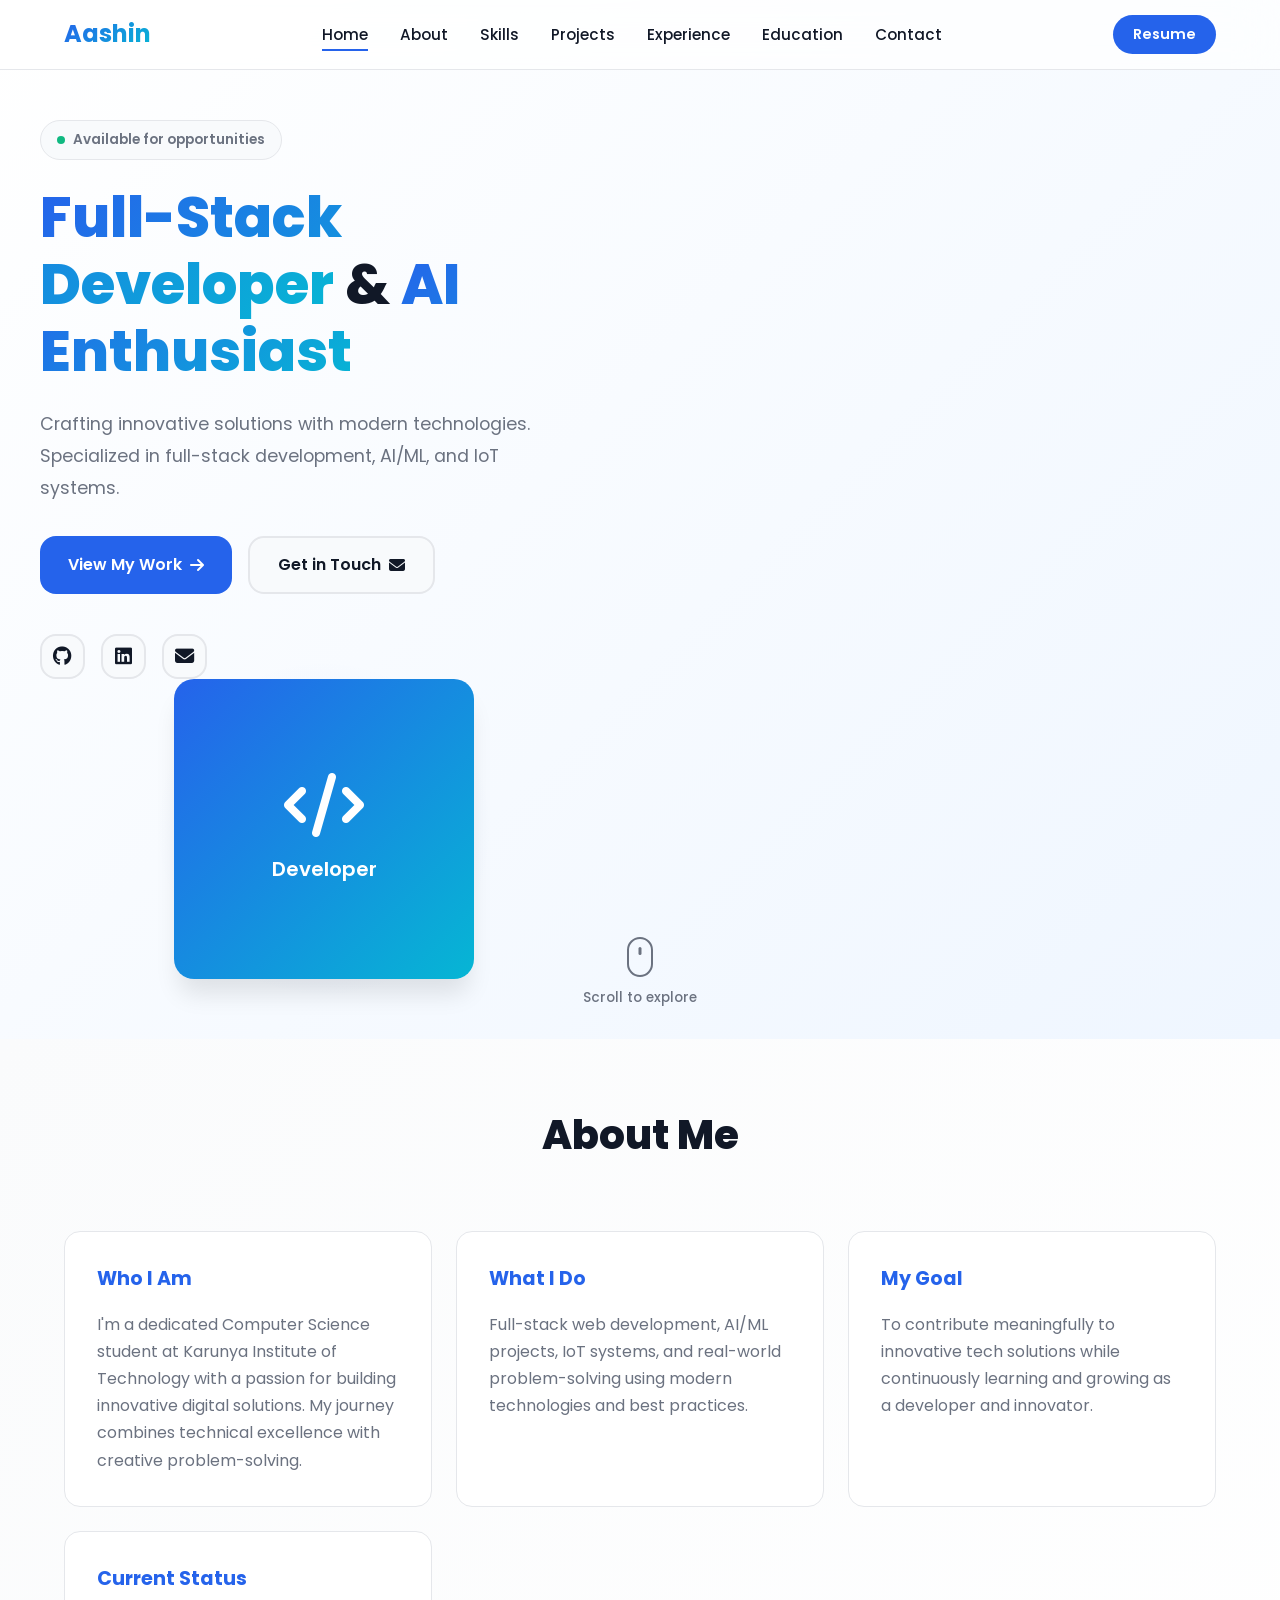
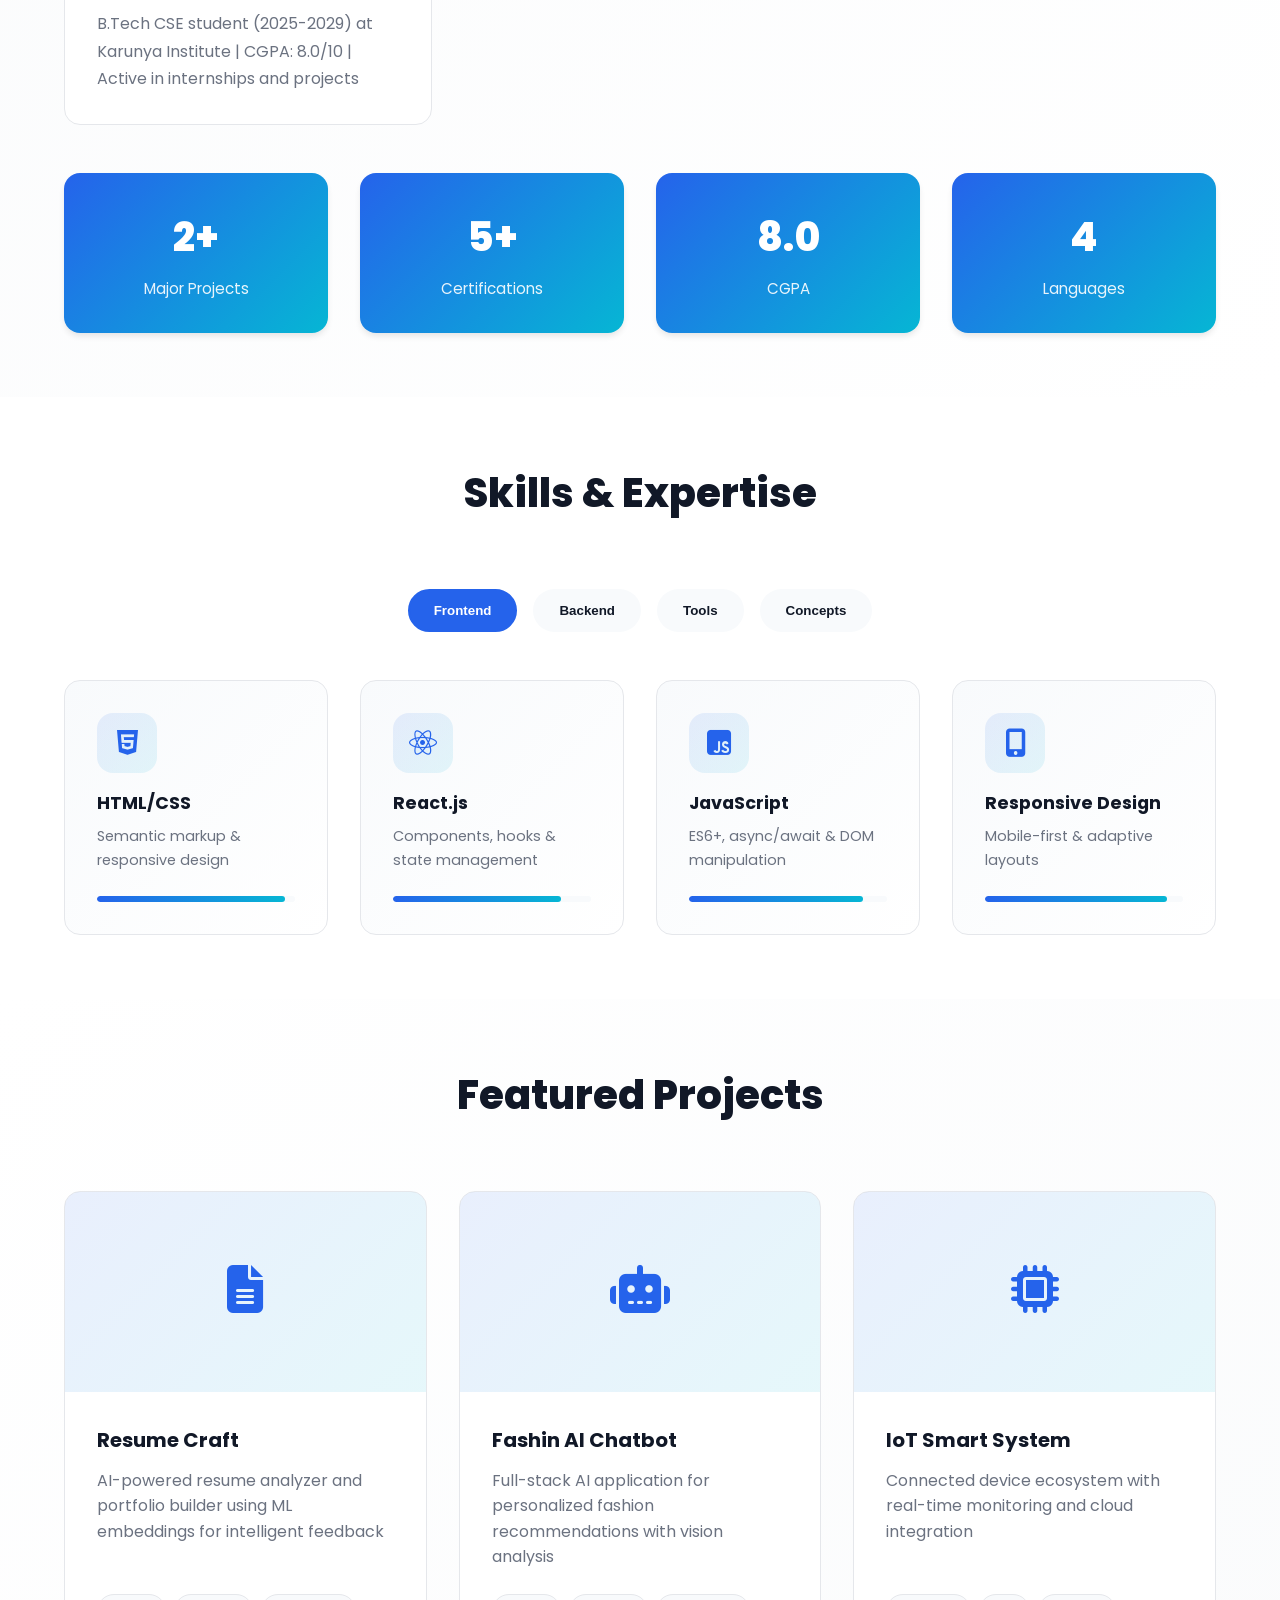
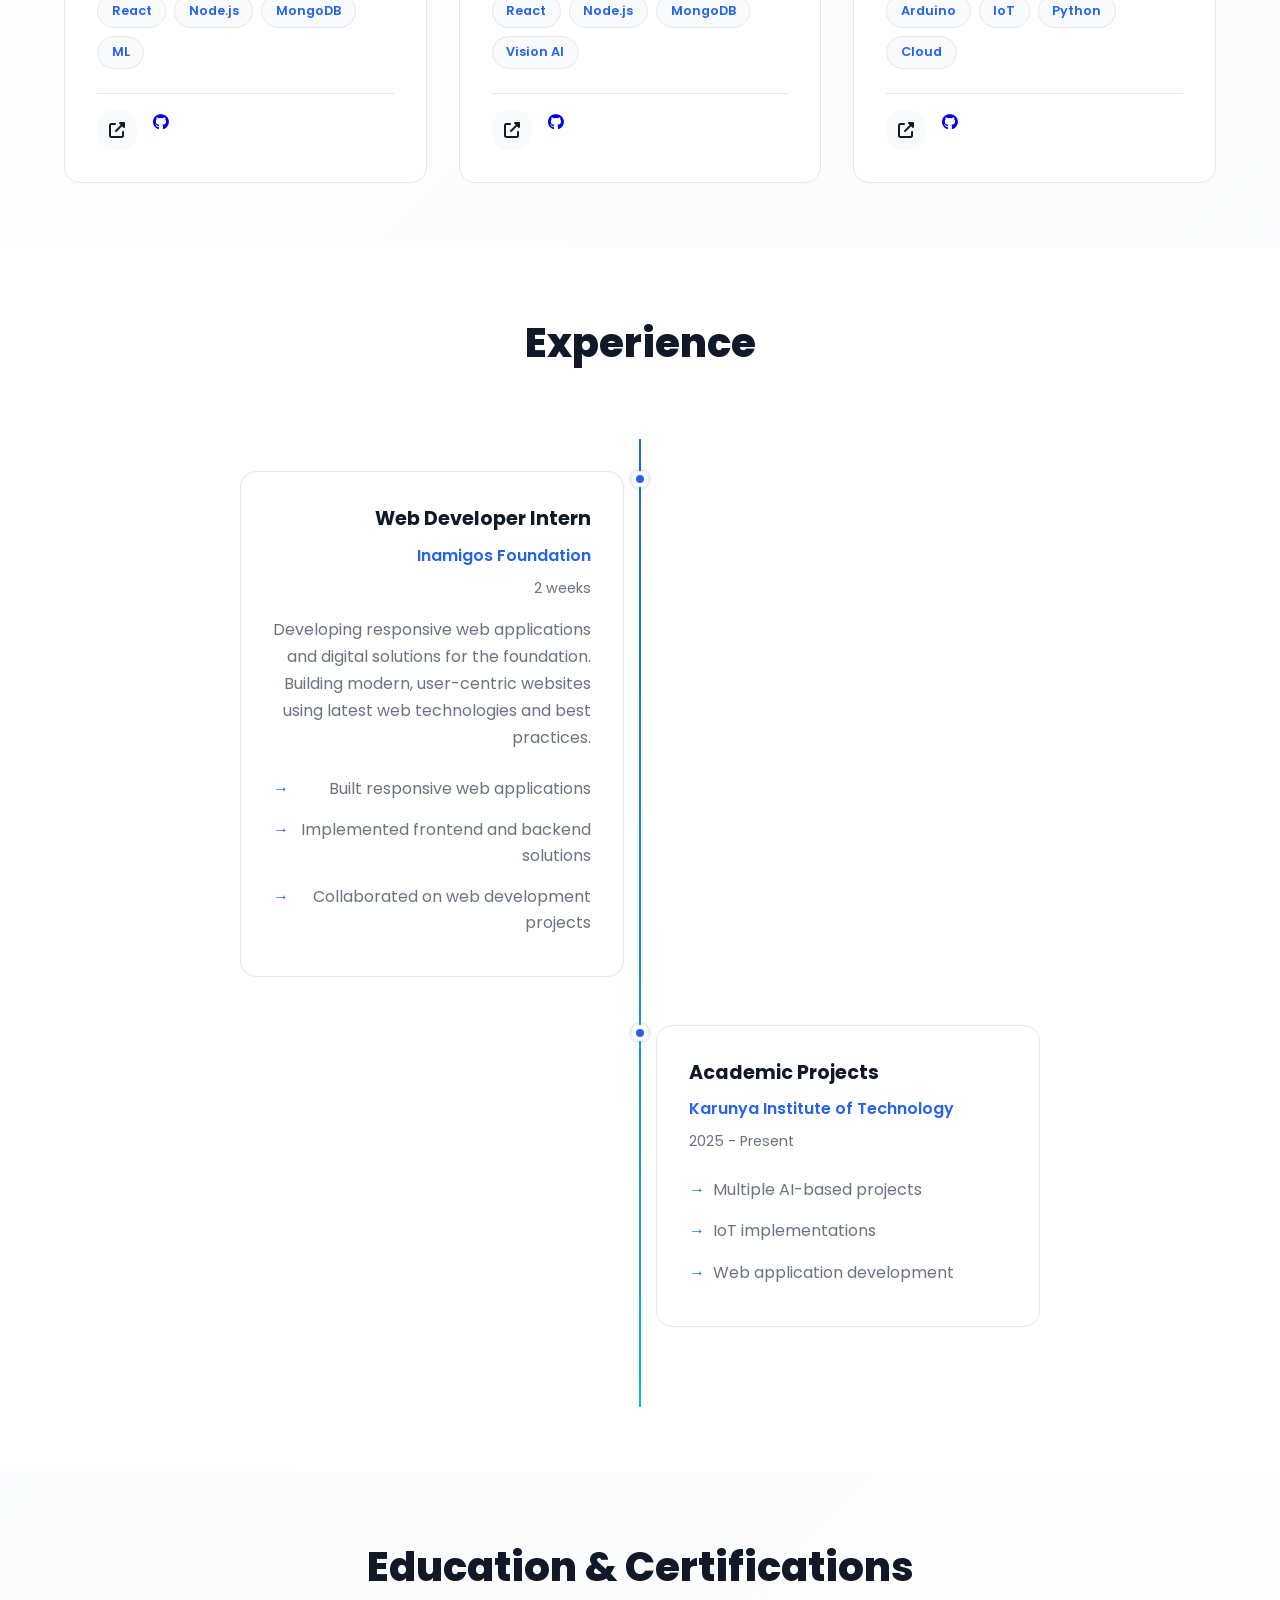
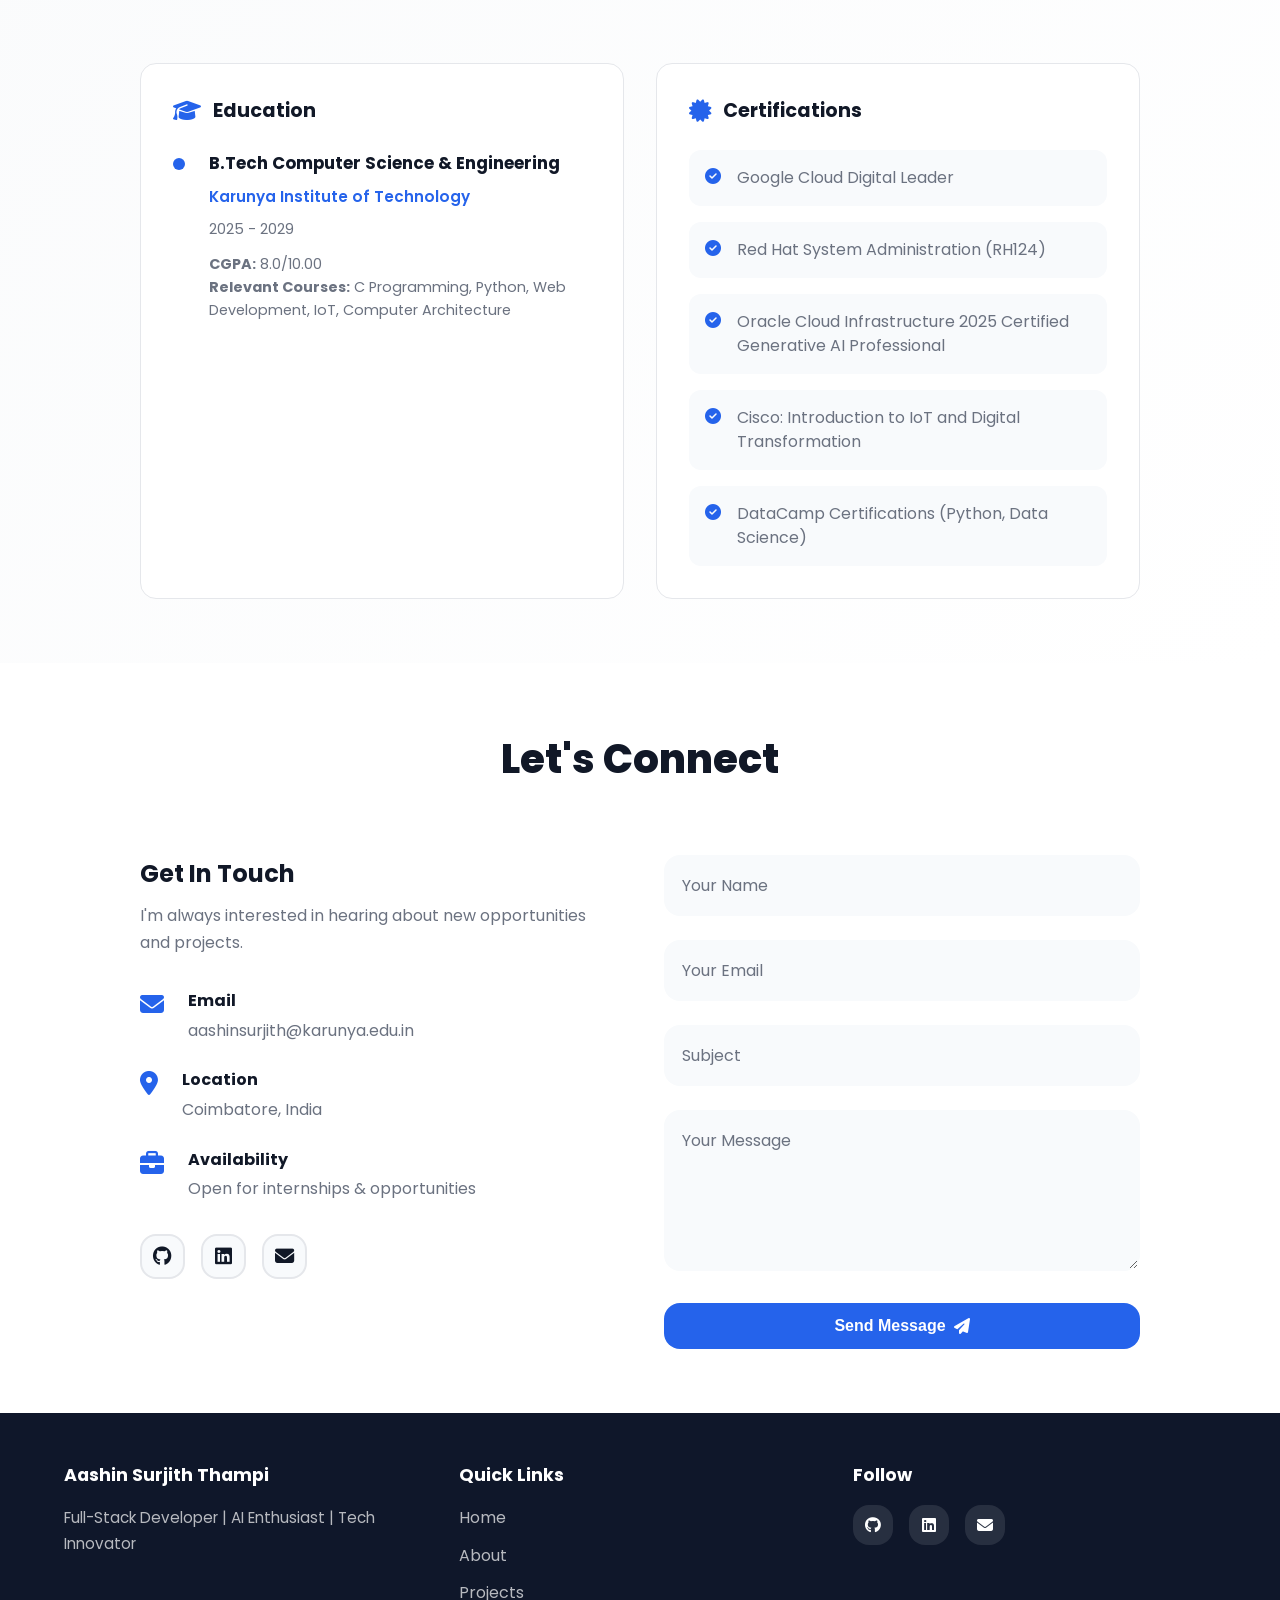
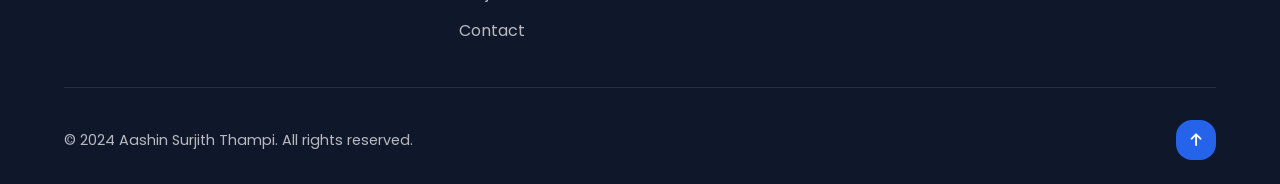
==== commit 6f173039: "Update CGPA from 7.68 to 8.0" ====
--- a/index-v2.html
+++ b/index-v2.html
@@ -137,7 +137,7 @@
                 <div class="about-card">
                     <h3>Current Status</h3>
                     <p>
-                        B.Tech CSE student (2025-2029) at Karunya Institute | CGPA: 7.68/10 | Active in internships and projects
+                        B.Tech CSE student (2025-2029) at Karunya Institute | CGPA: 8.0/10 | Active in internships and projects
                     </p>
                 </div>
             </div>
@@ -152,7 +152,7 @@
                     <p>Certifications</p>
                 </div>
                 <div class="stat">
-                    <h4 class="stat-number">7.68</h4>
+                    <h4 class="stat-number">8.0</h4>
                     <p>CGPA</p>
                 </div>
                 <div class="stat">
@@ -519,7 +519,7 @@
                             <h4>B.Tech Computer Science & Engineering</h4>
                             <p class="institution">Karunya Institute of Technology</p>
                             <p class="period">2025 - 2029</p>
-                            <p class="cgpa"><strong>CGPA:</strong> 7.68/10.00</p>
+                            <p class="cgpa"><strong>CGPA:</strong> 8.0/10.00</p>
                             <p class="coursework">
                                 <strong>Relevant Courses:</strong> C Programming, Python, Web Development, IoT, Computer Architecture
                             </p>
